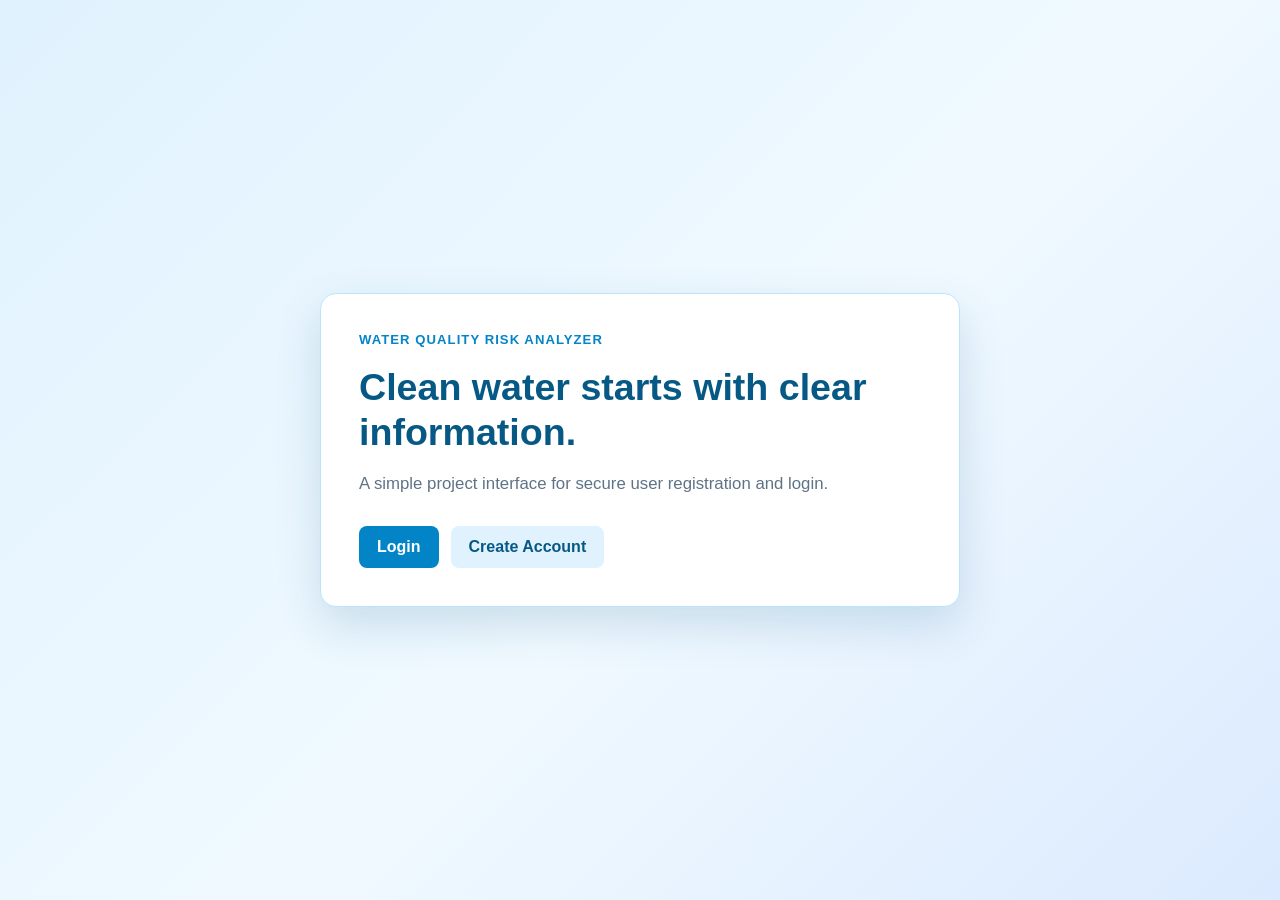
==== web/index.html @ 2e48d02b "feat: complete phase 3 web interface" ====
<!DOCTYPE html>
<html lang="en">
<head>
    <meta charset="UTF-8">
    <meta name="viewport" content="width=device-width, initial-scale=1.0">
    <title>Water Quality Risk Analyzer</title>
    <link rel="stylesheet" href="css/style.css">
</head>
<body>
    <main class="landing-page">
        <section class="landing-card">
            <p class="eyebrow">Water Quality Risk Analyzer</p>
            <h1>Clean water starts with clear information.</h1>
            <p class="intro">A simple project interface for secure user registration and login.</p>
            <div class="landing-actions">
                <a class="button" href="login.html">Login</a>
                <a class="button button-secondary" href="register.html">Create Account</a>
            </div>
        </section>
    </main>
</body>
</html>
---- web/css/style.css ----
:root {
    --deep-water: #075985;
    --water-blue: #0284c7;
    --light-water: #e0f2fe;
    --ink: #17324d;
    --muted: #5f7386;
    --surface: #ffffff;
    --error: #b42318;
    --success: #087443;
}

* {
    box-sizing: border-box;
}

body {
    margin: 0;
    min-height: 100vh;
    color: var(--ink);
    background: linear-gradient(135deg, #e0f2fe 0%, #f0f9ff 55%, #dbeafe 100%);
    font-family: Arial, Helvetica, sans-serif;
}

.page-container,
.landing-page {
    display: grid;
    min-height: 100vh;
    place-items: center;
    padding: 24px;
}

.form-card,
.landing-card {
    width: min(100%, 430px);
    padding: 38px;
    background: var(--surface);
    border: 1px solid #bae6fd;
    border-radius: 16px;
    box-shadow: 0 18px 45px rgba(7, 89, 133, 0.16);
}

.landing-card {
    width: min(100%, 640px);
}

.brand,
.eyebrow {
    display: block;
    margin: 0 0 18px;
    color: var(--water-blue);
    font-size: 0.82rem;
    font-weight: 700;
    letter-spacing: 0.08em;
    text-decoration: none;
    text-transform: uppercase;
}

h1 {
    margin: 0;
    color: var(--deep-water);
    font-size: clamp(1.75rem, 4vw, 2.35rem);
    line-height: 1.2;
}

.form-description,
.intro,
.switch-page {
    color: var(--muted);
    line-height: 1.6;
}

.form-description {
    margin: 10px 0 26px;
}

.intro {
    margin: 16px 0 28px;
    font-size: 1.05rem;
}

.form-group {
    margin-bottom: 18px;
}

label {
    display: block;
    margin-bottom: 7px;
    font-weight: 700;
}

input {
    width: 100%;
    padding: 12px;
    color: var(--ink);
    border: 1px solid #9ccfe8;
    border-radius: 8px;
    font: inherit;
}

input:focus {
    outline: 3px solid #bae6fd;
    border-color: var(--water-blue);
}

.button {
    display: inline-block;
    width: 100%;
    padding: 12px 18px;
    color: #ffffff;
    background: var(--water-blue);
    border: 0;
    border-radius: 8px;
    cursor: pointer;
    font: inherit;
    font-weight: 700;
    text-align: center;
    text-decoration: none;
}

.button:hover,
.button:focus {
    background: var(--deep-water);
}

.landing-actions {
    display: flex;
    gap: 12px;
}

.landing-actions .button {
    width: auto;
}

.button-secondary {
    color: var(--deep-water);
    background: var(--light-water);
}

.button-secondary:hover,
.button-secondary:focus {
    color: #ffffff;
}

.form-message {
    min-height: 24px;
    margin: 0 0 16px;
    font-size: 0.92rem;
    font-weight: 700;
}

.form-message.error {
    color: var(--error);
}

.form-message.success {
    color: var(--success);
}

.switch-page {
    margin: 22px 0 0;
    text-align: center;
}

.switch-page a {
    color: var(--deep-water);
    font-weight: 700;
}

@media (max-width: 480px) {
    .form-card,
    .landing-card {
        padding: 28px 22px;
    }

    .landing-actions {
        flex-direction: column;
    }

    .landing-actions .button {
        width: 100%;
    }
}
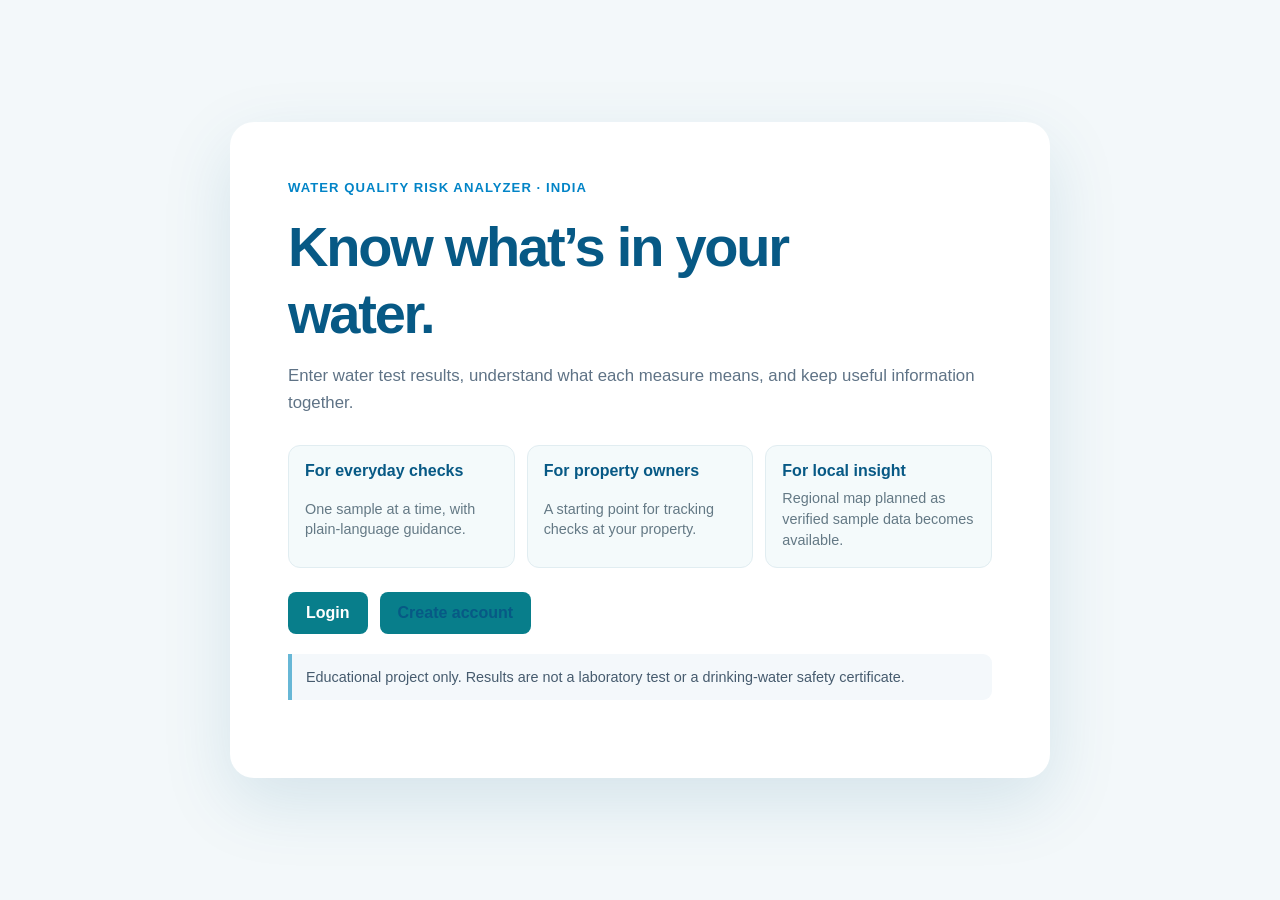
==== commit 164fb23b: "updated front end v1" ====
--- a/web/index.html
+++ b/web/index.html
@@ -5,18 +5,25 @@
     <meta name="viewport" content="width=device-width, initial-scale=1.0">
     <title>Water Quality Risk Analyzer</title>
     <link rel="stylesheet" href="css/style.css">
+    <script src="js/app-navigation.js"></script>
 </head>
 <body>
     <main class="landing-page">
         <section class="landing-card">
-            <p class="eyebrow">Water Quality Risk Analyzer</p>
-            <h1>Clean water starts with clear information.</h1>
-            <p class="intro">A simple project interface for secure user registration and login.</p>
+            <p class="eyebrow">Water Quality Risk Analyzer · India</p>
+            <h1>Know what’s in your water.</h1>
+            <p class="intro">Enter water test results, understand what each measure means, and keep useful information together.</p>
+            <div class="landing-highlights">
+                <article><strong>For everyday checks</strong><span>One sample at a time, with plain-language guidance.</span></article>
+                <article><strong>For property owners</strong><span>A starting point for tracking checks at your property.</span></article>
+                <article><strong>For local insight</strong><span>Regional map planned as verified sample data becomes available.</span></article>
+            </div>
             <div class="landing-actions">
                 <a class="button" href="login.html">Login</a>
-                <a class="button button-secondary" href="register.html">Create Account</a>
+                <a class="button button-secondary" href="register.html">Create account</a>
             </div>
+            <p class="disclaimer">Educational project only. Results are not a laboratory test or a drinking-water safety certificate.</p>
         </section>
     </main>
 </body>
-</html>
+</html>
--- a/web/css/style.css
+++ b/web/css/style.css
@@ -180,3 +180,261 @@
         width: 100%;
     }
 }
+
+.dashboard-card {
+    width: min(100%, 1040px);
+    padding: 36px;
+    background: var(--surface);
+    border: 1px solid #bae6fd;
+    border-radius: 16px;
+    box-shadow: 0 18px 45px rgba(7, 89, 133, 0.16);
+}
+
+.dashboard-header {
+    display: flex;
+    align-items: center;
+    justify-content: space-between;
+    gap: 16px;
+    margin-bottom: 24px;
+}
+
+.dashboard-header form {
+    margin: 0;
+}
+
+.dashboard-header .brand {
+    margin: 0;
+}
+
+.logout-button {
+    width: auto;
+}
+
+.analysis-grid {
+    display: grid;
+    grid-template-columns: repeat(2, minmax(0, 1fr));
+
+    column-gap: 20px;
+}
+
+fieldset {
+    margin: 0 0 22px;
+    padding: 20px;
+    border: 1px solid #cce5f2;
+    border-radius: 10px;
+}
+
+legend {
+    padding: 0 8px;
+    color: var(--deep-water);
+    font-weight: 700;
+}
+
+select {
+    width: 100%;
+    padding: 12px;
+    color: var(--ink);
+    background: #ffffff;
+    border: 1px solid #9ccfe8;
+    border-radius: 8px;
+    font: inherit;
+
+}
+
+select:focus {
+    outline: 3px solid #bae6fd;
+    border-color: var(--water-blue);
+}
+
+.scenario-panel {
+    margin: 18px 0 24px;
+    padding: 18px;
+    background: #f0f9ff;
+    border-radius: 10px;
+}
+
+.scenario-panel h2,
+.result-card h2 {
+    margin: 0 0 14px;
+    color: var(--deep-water);
+    font-size: 1.15rem;
+}
+
+.scenario-buttons {
+    display: flex;
+    flex-wrap: wrap;
+    gap: 10px;
+}
+
+.scenario-button {
+    padding: 9px 12px;
+    color: var(--deep-water);
+    background: #ffffff;
+    border: 1px solid #7fc8e8;
+    border-radius: 7px;
+    cursor: pointer;
+    font: inherit;
+    font-weight: 700;
+}
+
+.scenario-button:hover,
+.scenario-button:focus {
+
+    background: var(--light-water);
+}
+
+.helper-text {
+    min-height: 1em;
+    margin: 12px 0 0;
+    color: var(--muted);
+    font-size: 0.9rem;
+}
+
+.analyze-button {
+    width: auto;
+    min-width: 210px;
+    margin: 8px 0;
+}
+
+.disclaimer {
+
+    margin: 20px 0;
+    padding: 12px 14px;
+    color: #465b6e;
+    background: #f4f8fb;
+    border-left: 4px solid #67b7d6;
+    font-size: 0.9rem;
+    line-height: 1.55;
+}
+
+.score-card {
+    margin: 18px 0 30px;
+    padding: 22px;
+    text-align: center;
+    border-radius: 12px;
+}
+
+.score-card.safe { background: #e8f7ee; color: #14532d; }
+.score-card.moderate { background: #fff7dd; color: #854d0e; }
+.score-card.high { background: #fff0e5; color: #9a3412; }
+.score-card.critical { background: #feecec; color: #991b1b; }
+
+.score-label,
+.risk-level {
+    margin: 0;
+    font-weight: 700;
+}
+
+.score-value {
+    margin: 6px 0;
+    font-size: 3rem;
+    font-weight: 700;
+}
+
+.score-value span {
+    font-size: 1rem;
+}
+
+.table-wrap {
+    overflow-x: auto;
+}
+
+.results-table {
+    width: 100%;
+    border-collapse: collapse;
+    text-align: left;
+}
+
+.results-table th,
+.results-table td {
+    padding: 12px;
+    border-bottom: 1px solid #d9e7ef;
+    vertical-align: top;
+}
+
+.status-pill {
+    display: inline-block;
+    padding: 4px 9px;
+    border-radius: 999px;
+    font-size: 0.82rem;
+    font-weight: 700;
+}
+
+.status-pill.safe { color: #14532d; background: #dcfce7; }
+.status-pill.moderate { color: #854d0e; background: #fef3c7; }
+.status-pill.high { color: #9a3412; background: #ffedd5; }
+.status-pill.critical { color: #991b1b; background: #fee2e2; }
+.status-pill.information { color: #1e3a8a; background: #dbeafe; }
+
+@media (max-width: 640px) {
+
+    .dashboard-card {
+        padding: 25px 18px;
+    }
+
+    .analysis-grid {
+        grid-template-columns: 1fr;
+    }
+
+    fieldset {
+        padding: 15px;
+    }
+
+    .results-table th,
+    .results-table td {
+        padding: 9px 7px;
+    }
+
+    .dashboard-header {
+        align-items: flex-start;
+    }
+
+    .result-card .analyze-button {
+        width: 100%;
+    }
+}
+
+/* Dashboard refresh */
+body { background: #f3f8fa; }
+.dashboard-card { width: min(100%, 1180px); border: 0; border-radius: 22px; box-shadow: 0 16px 48px rgba(17, 65, 84, .09); }
+.dashboard-header { padding-bottom: 18px; border-bottom: 1px solid #e5eef2; }
+.brand { color: #087e8b; letter-spacing: .03em; }
+.dashboard-nav { display: flex; gap: 8px; margin: 22px 0; overflow-x: auto; }
+.dashboard-nav a { padding: 10px 14px; color: #526b78; border-radius: 9px; font-weight: 700; text-decoration: none; white-space: nowrap; }
+.dashboard-nav a:hover, .dashboard-nav .nav-current { color: #075985; background: #e7f6f5; }
+.welcome-banner { display: flex; align-items: center; justify-content: space-between; gap: 18px; padding: 28px; background: linear-gradient(115deg,#e0f5f2,#eef8fc 70%,#f4f9ff); border-radius: 16px; }
+.welcome-banner h1 { font-size: clamp(1.7rem,4vw,2.5rem); }
+.welcome-banner .eyebrow { margin-bottom: 8px; }
+.welcome-banner .form-description { margin: 8px 0 0; }
+.role-badge { padding: 9px 14px; color: #075985; background: #fff; border: 1px solid #cde6ea; border-radius: 999px; font-size: .9rem; font-weight: 700; white-space: nowrap; }
+.dashboard-summary { display: grid; grid-template-columns: repeat(3,minmax(0,1fr)); gap: 14px; margin: 20px 0; }
+.dashboard-summary article { display: flex; gap: 12px; padding: 18px; background: #fbfdfe; border: 1px solid #e1edf1; border-radius: 13px; }
+.summary-icon { display: grid; width: 38px; height: 38px; flex: 0 0 38px; place-items: center; color: #087e8b; background: #e3f4f1; border-radius: 11px; font-size: .8rem; font-weight: 800; }
+.dashboard-summary strong { color: #17324d; }
+.dashboard-summary p { margin: 6px 0 0; color: #647985; font-size: .9rem; line-height: 1.45; }
+.map-preview { display: grid; grid-template-columns: 1fr auto; gap: 16px; margin: 22px 0 28px; padding: 22px; background: #f8fbfc; border: 1px solid #dce9ed; border-radius: 15px; }
+.map-preview h2 { margin: 0 0 8px; color: #075985; }
+.map-preview p { max-width: 650px; margin: 0; color: #5f7386; line-height: 1.55; }
+.map-preview .eyebrow { margin: 0 0 8px; color: #087e8b; font-size: .76rem; }
+.map-legend { display: grid; align-content: center; gap: 9px; color: #526b78; font-size: .88rem; }
+.map-legend span { display: flex; align-items: center; gap: 8px; white-space: nowrap; }
+.legend-dot { width: 11px; height: 11px; border-radius: 50%; }
+.safe-dot { background: #32a879; } .moderate-dot { background: #e3aa39; } .critical-dot { background: #d75b57; }
+.map-preview .map-note { grid-column: 1/-1; padding-top: 12px; border-top: 1px solid #e1eaed; font-size: .83rem; }
+.section-heading { margin: 28px 0 4px; color: #075985; font-size: 1.4rem; }
+.scenario-panel { background: #f3f9fb; border: 1px solid #e1edf1; }
+fieldset { border-color: #dce9ed; }
+.button { background: #087e8b; }
+.button:hover,.button:focus { background: #075985; }
+@media(max-width:760px) { .dashboard-summary { grid-template-columns: 1fr; } .map-preview { grid-template-columns: 1fr; } .map-legend { display:flex; flex-wrap:wrap; } }
+@media(max-width:520px) { .welcome-banner { align-items:flex-start; flex-direction:column; padding:20px; } .dashboard-nav { margin:16px -4px; } }
+.landing-card { width:min(100%,820px); padding:clamp(28px,6vw,58px); border:0; border-radius:24px; box-shadow:0 24px 70px rgba(7,89,133,.13); }
+.landing-card h1 { max-width:620px; font-size:clamp(2.2rem,6vw,3.5rem); letter-spacing:-.04em; }
+.landing-highlights { display:grid; grid-template-columns:repeat(3,minmax(0,1fr)); gap:12px; margin:24px 0; }
+.landing-highlights article { display:grid; gap:8px; padding:16px; background:#f4fafb; border:1px solid #e1edf1; border-radius:12px; }
+.landing-highlights strong { color:#075985; }
+.landing-highlights span { color:#647985; font-size:.9rem; line-height:1.45; }
+.landing-card .disclaimer { border-radius:0 9px 9px 0; }
+.role-guidance { margin:16px 0; padding:17px 20px; color:#315b68; background:#f4faf9; border-left:4px solid #25a18e; border-radius:8px; }
+.role-guidance p { margin:6px 0 0; color:#5f7386; line-height:1.5; }
+@media(max-width:680px) { .landing-highlights { grid-template-columns:1fr; } }
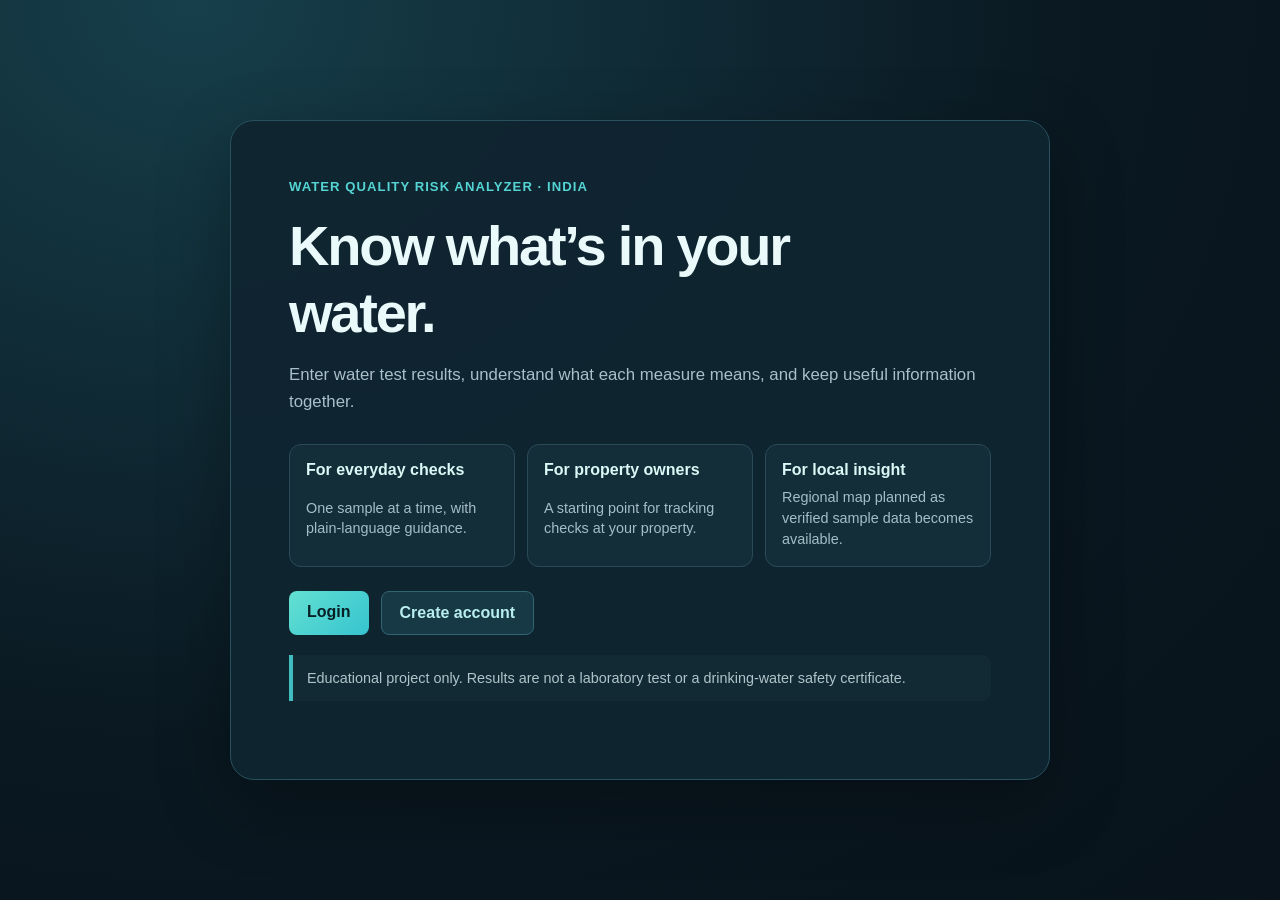
==== commit 769a5de9: "feat: add MySQL persistence and regional water map" ====
--- a/web/index.html
+++ b/web/index.html
@@ -4,7 +4,7 @@
     <meta charset="UTF-8">
     <meta name="viewport" content="width=device-width, initial-scale=1.0">
     <title>Water Quality Risk Analyzer</title>
-    <link rel="stylesheet" href="css/style.css">
+    <link rel="stylesheet" href="css/style.css?v=20261012-water-theme-2">
     <script src="js/app-navigation.js"></script>
 </head>
 <body>
--- a/web/css/style.css
+++ b/web/css/style.css
@@ -438,3 +438,110 @@
 .role-guidance { margin:16px 0; padding:17px 20px; color:#315b68; background:#f4faf9; border-left:4px solid #25a18e; border-radius:8px; }
 .role-guidance p { margin:6px 0 0; color:#5f7386; line-height:1.5; }
 @media(max-width:680px) { .landing-highlights { grid-template-columns:1fr; } }
+
+/* Deep-water visual theme */
+:root {
+    --deep-water: #9ce8ed;
+    --water-blue: #31c6ca;
+    --light-water: #193c49;
+    --ink: #e6f3f4;
+    --muted: #a5bdc5;
+    --surface: #102631;
+}
+body { color: var(--ink); background: radial-gradient(ellipse at 15% 0%, #163f4b 0%, #0a1821 58%, #08131b 100%); }
+.page-container,.landing-page { background: transparent; }
+.dashboard-card,.form-card,.landing-card { color:var(--ink); background:rgba(15,37,48,.97); border:1px solid #28505d; box-shadow:0 24px 72px rgba(0,0,0,.3); }
+h1,h2,h3 { color:#eafafa; }
+.brand,.eyebrow { color:#54d5d4; }
+.form-description,.intro,.switch-page,.dashboard-summary p { color:#a8c0c8; }
+input,select { color:#edf9fa; background:#0b1d26; border-color:#396371; }
+input::placeholder { color:#78939c; }
+input:focus,select:focus { outline:3px solid rgba(49,198,202,.2); border-color:#45d1d2; }
+.button { color:#062026; background:linear-gradient(135deg,#63e0d1,#36c4d0); }
+.button:hover,.button:focus { color:#041a1f; background:#8bf0df; }
+.button-secondary { color:#b8eeee; background:#173946; border:1px solid #326473; }
+.button-secondary:hover,.button-secondary:focus { color:#041a1f; }
+.dashboard-header { border-bottom-color:#254651; }
+.dashboard-nav a { color:#a9c3cb; }
+.dashboard-nav a:hover,.dashboard-nav .nav-current { color:#dffafa; background:#16414b; }
+.welcome-banner { background:linear-gradient(115deg,#153b45,#15313e 70%,#192a41); border:1px solid #2a525c; }
+.role-badge { color:#c7ffff; background:#153744; border-color:#34616b; }
+.dashboard-summary article,.landing-highlights article { background:#132e39; border-color:#294b57; }
+.dashboard-summary strong,.landing-highlights strong { color:#daf8f5; }
+.summary-icon { color:#71e3d2; background:#1b4a50; }
+.map-preview,.scenario-panel { background:#102a35; border-color:#294c58; }
+.map-preview h2,.section-heading { color:#c7f3f2; }
+.map-preview p,.landing-highlights span { color:#a5bdc5; }
+.role-guidance { color:#dcf8f4; background:#12343d; border-left-color:#42d5bd; }
+.role-guidance p { color:#aac3ca; }
+fieldset { border-color:#31515c; }
+legend { color:#bdeeed; }
+.disclaimer,.map-disclaimer { color:#b0c5ca; background:#122a34; border-left-color:#40bdc1; }
+.scenario-button { color:#d6f5f3; background:#15333e; border-color:#3b7680; }
+.scenario-button:hover,.scenario-button:focus { background:#1b4c57; }
+.results-table th,.results-table td { border-bottom-color:#294550; }
+.score-card.safe { color:#bff7d7; background:#164536; }
+.score-card.moderate { color:#ffe2a3; background:#493b20; }
+.score-card.high { color:#ffd0a8; background:#503021; }
+.score-card.critical { color:#ffc2ce; background:#4e2633; }
+.form-message.error { color:#ff9daa; }
+.form-message.success { color:#82e8b5; }
+
+/* Interactive regional map */
+.map-page-card { width:min(100%,1280px); }
+.map-intro { display:flex; align-items:center; justify-content:space-between; gap:18px; margin:22px 0; }
+.map-intro h1 { font-size:clamp(1.8rem,4vw,2.7rem); }
+.map-intro .form-description { margin-bottom:0; }
+.map-toolbar { display:flex; flex-wrap:wrap; gap:12px; margin-bottom:16px; padding:14px; background:#102a35; border:1px solid #294c58; border-radius:12px; }
+.map-toolbar label { min-width:170px; flex:1; margin:0; color:#bcd2d8; font-size:.88rem; }
+.map-toolbar select { display:block; margin-top:6px; }
+.map-layout { display:grid; grid-template-columns:minmax(0,1fr) 245px; gap:16px; }
+#india-water-map { min-height:530px; overflow:hidden; background:#142b35; border:1px solid #31515c; border-radius:15px; }
+.map-sidebar { display:flex; flex-direction:column; gap:16px; padding:20px; background:#102a35; border:1px solid #294c58; border-radius:15px; }
+.map-count { display:flex; align-items:baseline; gap:9px; color:#83e4d5; }
+.map-count span { font-size:2.5rem; font-weight:800; }
+.map-count small,.map-message { color:#a9c0c7; }
+.map-message { margin:0; line-height:1.5; }
+.map-legend { display:grid; gap:11px; color:#d3e4e7; font-size:.9rem; }
+.map-legend span { display:flex; align-items:center; gap:9px; }
+.high-dot { background:#ff8b5e; }
+.map-disclaimer { margin:0; padding:12px; border-radius:0 8px 8px 0; font-size:.85rem; line-height:1.5; }
+.map-sidebar .analyze-button { width:100%; min-width:0; margin-top:auto; }
+.map-back { width:auto; }
+.leaflet-container { font-family:Arial,Helvetica,sans-serif; }
+.leaflet-popup-content-wrapper,.leaflet-popup-tip { color:#e6f3f4; background:#102631; }
+.leaflet-popup-content { line-height:1.65; }
+.leaflet-control-zoom a { color:#173b45; }
+@media(max-width:850px) { .map-layout { grid-template-columns:1fr; } #india-water-map { min-height:430px; } .map-sidebar { display:grid; grid-template-columns:1fr 1fr; } .map-count,.map-sidebar .analyze-button { grid-column:1/-1; } }
+@media(max-width:560px) { .map-intro { align-items:flex-start; flex-direction:column; } .map-toolbar label { min-width:100%; } .map-sidebar { display:flex; } #india-water-map { min-height:380px; } }
+
+.share-map-option { display:flex; align-items:center; gap:10px; margin:10px 0 2px; color:#c5dde1; font-size:.92rem; font-weight:600; }
+.share-map-option input { width:18px; height:18px; flex:0 0 18px; margin:0; padding:0; accent-color:#39cec4; }
+.map-open-button { width:auto; margin-top:14px; }
+
+/* Exact sample location controls */
+.location-panel {
+    margin: 18px 0 14px;
+    padding: 18px;
+    background: #102a35;
+    border: 1px solid #294c58;
+    border-radius: 12px;
+}
+.location-heading {
+    display: flex;
+    align-items: center;
+    justify-content: space-between;
+    gap: 16px;
+}
+.location-heading strong { color: #dffafa; }
+.location-heading p { margin: 6px 0 0; color: #a5bdc5; line-height: 1.5; }
+.location-button { width: auto; flex: 0 0 auto; }
+.location-grid { margin-top: 14px; }
+.location-panel .form-group { margin-bottom: 0; }
+.location-panel .helper-text { margin-bottom: 0; }
+#india-water-map { height: min(68vh, 680px); min-height: 430px; }
+@media(max-width:680px) {
+    .location-heading { align-items: flex-start; flex-direction: column; }
+    .location-button { width: 100%; }
+    #india-water-map { height: 58vh; min-height: 380px; }
+}
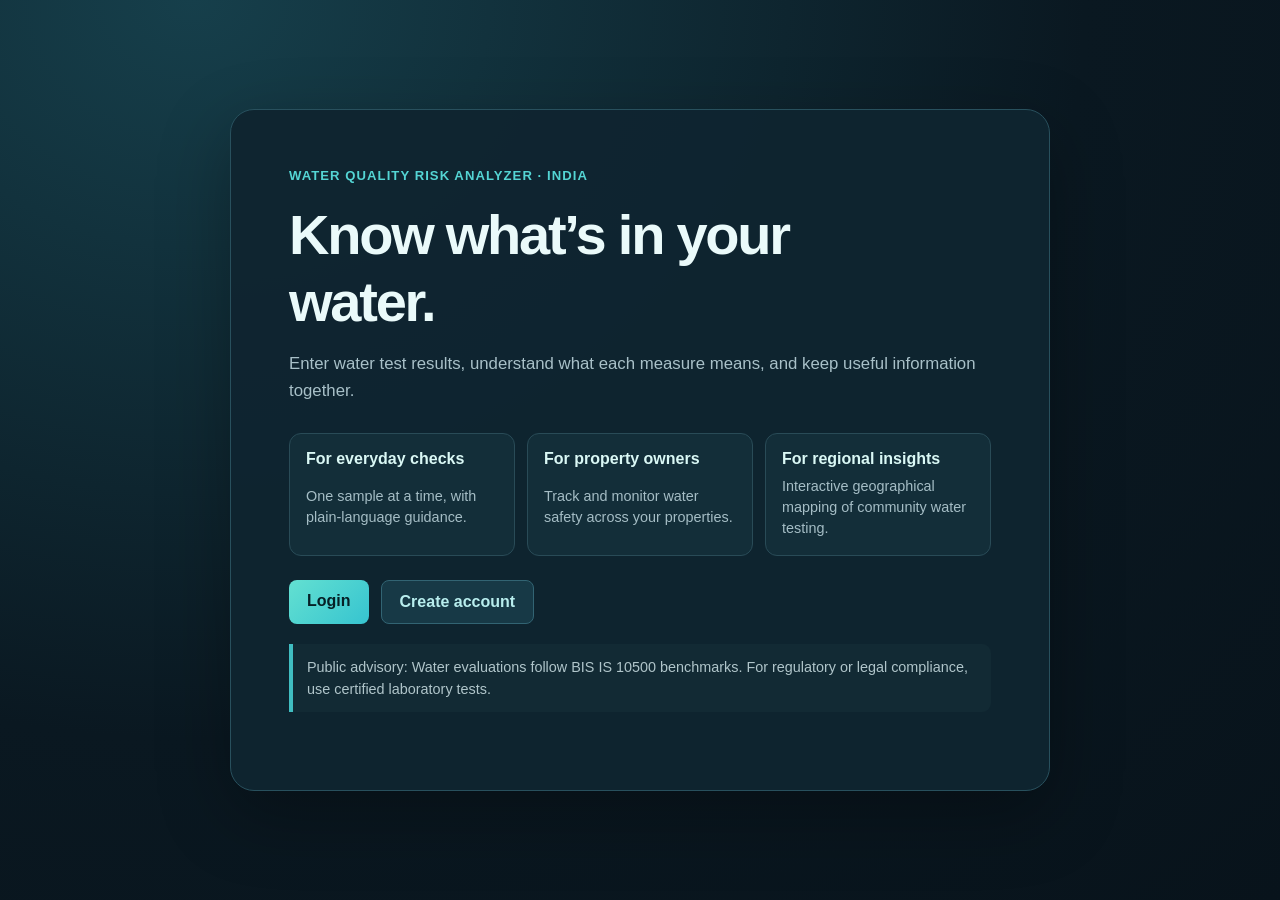
==== commit 713273c6: "final commit" ====
--- a/web/index.html
+++ b/web/index.html
@@ -15,14 +15,14 @@
             <p class="intro">Enter water test results, understand what each measure means, and keep useful information together.</p>
             <div class="landing-highlights">
                 <article><strong>For everyday checks</strong><span>One sample at a time, with plain-language guidance.</span></article>
-                <article><strong>For property owners</strong><span>A starting point for tracking checks at your property.</span></article>
-                <article><strong>For local insight</strong><span>Regional map planned as verified sample data becomes available.</span></article>
+                <article><strong>For property owners</strong><span>Track and monitor water safety across your properties.</span></article>
+                <article><strong>For regional insights</strong><span>Interactive geographical mapping of community water testing.</span></article>
             </div>
             <div class="landing-actions">
                 <a class="button" href="login.html">Login</a>
                 <a class="button button-secondary" href="register.html">Create account</a>
             </div>
-            <p class="disclaimer">Educational project only. Results are not a laboratory test or a drinking-water safety certificate.</p>
+            <p class="disclaimer">Public advisory: Water evaluations follow BIS IS 10500 benchmarks. For regulatory or legal compliance, use certified laboratory tests.</p>
         </section>
     </main>
 </body>
--- a/web/css/style.css
+++ b/web/css/style.css
@@ -393,8 +393,6 @@
         width: 100%;
     }
 }
-
-/* Dashboard refresh */
 body { background: #f3f8fa; }
 .dashboard-card { width: min(100%, 1180px); border: 0; border-radius: 22px; box-shadow: 0 16px 48px rgba(17, 65, 84, .09); }
 .dashboard-header { padding-bottom: 18px; border-bottom: 1px solid #e5eef2; }
@@ -438,8 +436,6 @@
 .role-guidance { margin:16px 0; padding:17px 20px; color:#315b68; background:#f4faf9; border-left:4px solid #25a18e; border-radius:8px; }
 .role-guidance p { margin:6px 0 0; color:#5f7386; line-height:1.5; }
 @media(max-width:680px) { .landing-highlights { grid-template-columns:1fr; } }
-
-/* Deep-water visual theme */
 :root {
     --deep-water: #9ce8ed;
     --water-blue: #31c6ca;
@@ -486,8 +482,6 @@
 .score-card.critical { color:#ffc2ce; background:#4e2633; }
 .form-message.error { color:#ff9daa; }
 .form-message.success { color:#82e8b5; }
-
-/* Interactive regional map */
 .map-page-card { width:min(100%,1280px); }
 .map-intro { display:flex; align-items:center; justify-content:space-between; gap:18px; margin:22px 0; }
 .map-intro h1 { font-size:clamp(1.8rem,4vw,2.7rem); }
@@ -518,8 +512,6 @@
 .share-map-option { display:flex; align-items:center; gap:10px; margin:10px 0 2px; color:#c5dde1; font-size:.92rem; font-weight:600; }
 .share-map-option input { width:18px; height:18px; flex:0 0 18px; margin:0; padding:0; accent-color:#39cec4; }
 .map-open-button { width:auto; margin-top:14px; }
-
-/* Exact sample location controls */
 .location-panel {
     margin: 18px 0 14px;
     padding: 18px;
@@ -545,3 +537,39 @@
     .location-button { width: 100%; }
     #india-water-map { height: 58vh; min-height: 380px; }
 }
+.pin-lookup-grid {
+    display: grid;
+    grid-template-columns: minmax(240px, 1.25fr) minmax(200px, 1fr);
+    gap: 14px;
+    align-items: end;
+    margin: 14px 0 10px;
+}
+.pin-input-action-wrap {
+    display: flex;
+    gap: 8px;
+    align-items: stretch;
+}
+.pin-input-action-wrap input {
+    flex: 1;
+    min-width: 0;
+    font-size: 1rem;
+    font-weight: 600;
+    letter-spacing: 0.05em;
+}
+.pin-input-action-wrap button {
+    flex: 0 0 auto;
+    white-space: nowrap;
+    padding: 10px 18px;
+}
+.pin-lookup-row { display: grid; grid-template-columns: auto minmax(180px, 1fr); gap: 8px 14px; align-items: end; margin-top: 1rem; }
+.pin-lookup-row label { grid-column: 2; grid-row: 1; margin-bottom: -6px; }
+.pin-lookup-row button { grid-column: 1; grid-row: 2; }
+.pin-lookup-row select { grid-column: 2; grid-row: 2; }
+.sample-location-map { height: 350px; width: 100%; border: 1px solid rgba(134, 204, 224, .35); border-radius: 14px; overflow: hidden; margin: .75rem 0; background: #102a38; }
+@media (max-width: 680px) {
+    .pin-lookup-grid { grid-template-columns: 1fr; }
+    .pin-input-action-wrap button { width: auto; }
+    .pin-lookup-row { grid-template-columns: 1fr; }
+    .pin-lookup-row label, .pin-lookup-row button, .pin-lookup-row select { grid-column: 1; grid-row: auto; }
+    .sample-location-map { height: 280px; }
+}
